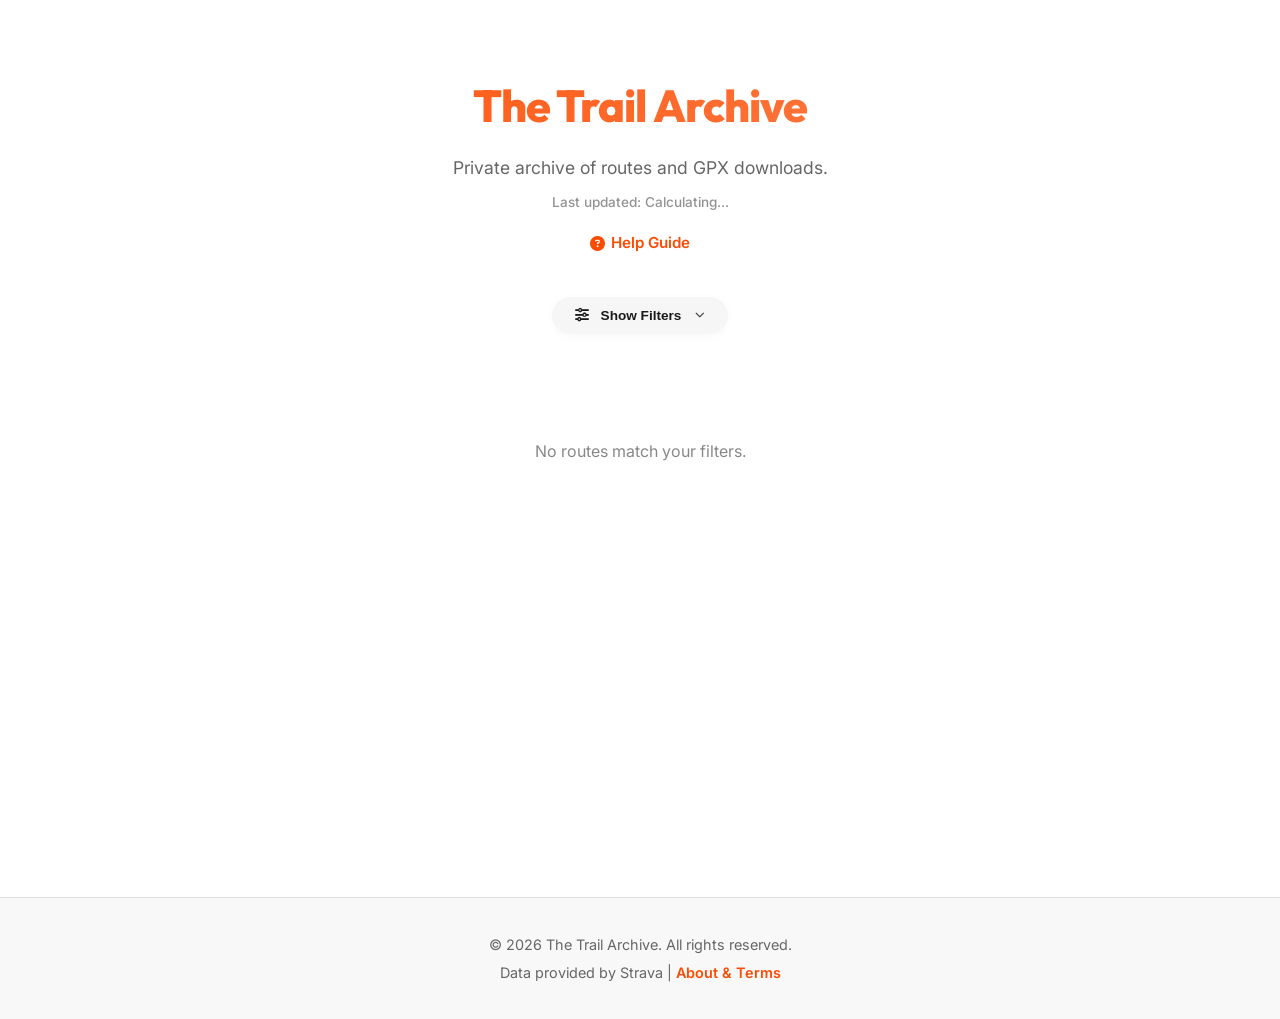
==== index.html @ 6c0f27f7 "UI: Fixed POI truncation and more badge visibility (Desktop/Mobile heights)" ====
<!DOCTYPE html>
<html lang="en">

<head>
    <!-- Google Analytics -->
    <script src="analytics.js"></script>
    <meta charset="UTF-8">
    <meta name="viewport" content="width=device-width, initial-scale=1.0">
    <meta name="description" content="Personal collection of trail running routes and GPX downloads">
    <title>The Trail Archive</title>
    <link rel="stylesheet" href="https://cdnjs.cloudflare.com/ajax/libs/font-awesome/6.5.1/css/all.min.css">
    <link rel="stylesheet" href="styles.css?v=1.3">
</head>

<body>
    <header>
        <div class="container">
            <div class="logo-wrapper">
                <img id="athlete-avatar" src="" alt="" style="display: none;">
            </div>
            <h1>The Trail Archive</h1>
            <p>Private archive of routes and GPX downloads.</p>
            <p class="last-update">Last updated: <span id="last-update">Calculating...</span></p>
            <p class="header-links">
                <a href="help.html" class="help-link"><i class="fas fa-question-circle"></i> Help Guide</a>
            </p>
        </div>
    </header>

    <main class="container">
        <div class="filters-header">
            <button id="toggleFilters" class="btn-toggle">
                <i class="fas fa-sliders-h icon"></i>
                <span class="text">Show Filters</span>
                <i class="fas fa-chevron-down arrow"></i>
            </button>
        </div>

        <div id="filtersWrapper" class="filters-wrapper collapsed">
            <div class="controls-bar">
                <div class="control-group search-group">
                    <label for="searchQuery">Search</label>
                    <input type="text" id="searchQuery" placeholder="Activity, location, or POI..." autocomplete="off">
                </div>

                <div class="control-group">
                    <label for="filterDistance">Distance</label>
                    <select id="filterDistance">
                        <option value="all">All</option>
                        <option value="0-10">&lt; 10 km</option>
                        <option value="10-20">10 - 20 km</option>
                        <option value="20-30">20 - 30 km</option>
                        <option value="30-40">30 - 40 km</option>
                        <option value="40+">&gt; 40 km</option>
                    </select>
                </div>

                <div class="control-group">
                    <label for="filterElevation">Elevation</label>
                    <select id="filterElevation">
                        <option value="all">All</option>
                        <option value="0-500">&lt; 500 m</option>
                        <option value="500-1000">500 - 1000 m</option>
                        <option value="1000-2000">1000 - 2000 m</option>
                        <option value="2000-3000">2000 - 3000 m</option>
                        <option value="3000+">&gt; 3000 m</option>
                    </select>
                </div>

                <div class="control-group">
                    <label for="filterEffort">Effort</label>
                    <select id="filterEffort">
                        <option value="all">All</option>
                        <option value="0-25">&lt; 25 km</option>
                        <option value="25-45">25 - 45 km</option>
                        <option value="45-75">45 - 75 km</option>
                        <option value="75-115">75 - 115 km</option>
                        <option value="115-155">115 - 155 km</option>
                        <option value="155-210">155 - 210 km</option>
                        <option value="210+">&gt; 210 km</option>
                    </select>
                </div>

                <div class="control-group">
                    <label for="filterType">Activity Type</label>
                    <select id="filterType">
                        <option value="all">All</option>
                        <option value="race">Race Only</option>
                        <option value="training">Training Only</option>
                        <option value="route">Route Only</option>
                    </select>
                </div>

                <div class="control-group">
                    <label for="filterRecency">Recency</label>
                    <select id="filterRecency">
                        <option value="all">Any Time</option>
                        <option value="week">&lt; 1 Week</option>
                        <option value="month">&lt; 1 Month</option>
                        <option value="year">&lt; 1 Year</option>
                        <option value="legacy">&gt; 1 Year</option>
                    </select>
                </div>

                <div class="control-group">
                    <label for="sortBy">Sort By</label>
                    <select id="sortBy">
                        <option value="date-desc">Newest First</option>
                        <option value="date-asc">Oldest First</option>
                        <option value="effort-desc">Effort (High-Low)</option>
                        <option value="effort-asc">Effort (Low-High)</option>
                        <option value="dist-desc">Distance (High-Low)</option>
                        <option value="dist-asc">Distance (Low-High)</option>
                        <option value="elev-desc">Elevation (High-Low)</option>
                        <option value="elev-asc">Elevation (Low-High)</option>
                    </select>
                </div>
            </div>
        </div>

        <div id="routes-grid" class="routes-grid">
            <!-- Route cards will be dynamically inserted here -->
            <div class="loading">Loading routes...</div>
        </div>

        <div id="pagination" class="pagination"></div>
    </main>

    <footer>
        <div class="container">
            <p>&copy; 2026 The Trail Archive. All rights reserved.</p>
            <p>Data provided by Strava | <a href="#" id="aboutLink">About & Terms</a></p>
        </div>
    </footer>

    <!-- TOC Modal -->
    <div id="tocModal" class="modal">
        <div class="modal-content">
            <span class="close">&times;</span>
            <h2>Terms of Use</h2>

            <div id="oldRouteWarning" class="alert-warning" style="display: none;"></div>

            <div id="tosContent" class="toc-text">
                <!-- Loaded from legal.json -->
            </div>
            <div class="toc-agreement">
                <input type="checkbox" id="tocCheckbox">
                <label for="tocCheckbox">I have read and agree to the Terms of Use</label>
            </div>
            <div class="modal-actions">
                <button id="cancelBtn" class="btn">Cancel</button>
                <button id="confirmDownloadBtn" class="btn btn-primary" disabled>Download GPX</button>
            </div>
        </div>
    </div>

    <!-- About Modal -->
    <div id="aboutModal" class="modal">
        <div class="modal-content">
            <span class="close" id="closeAbout">&times;</span>
            <h2>About & Terms</h2>
            <div id="aboutContent" class="toc-text">
                <!-- Loaded from legal.json -->
            </div>
            <div class="modal-actions">
                <button id="closeAboutBtn" class="btn btn-primary">Close</button>
            </div>
        </div>
    </div>

    <script src="app.js?v=1.3"></script>
</body>

</html>
---- styles.css ----
@import url('https://fonts.googleapis.com/css2?family=Inter:wght@400;500;600&family=Outfit:wght@600;700;800&display=swap');

:root {
    --primary-color: #fc4c02;
    /* Strava Orange */
    --primary-gradient: linear-gradient(135deg, #fc4c02 0%, #ff8552 100%);
    --bg-color: #f8f9fa;
    --card-bg: #ffffff;
    --text-main: #1a1a1a;
    --text-muted: #666666;
    --border-color: #eeeeee;
    --shadow-sm: 0 2px 8px rgba(0, 0, 0, 0.05);
    --shadow-md: 0 10px 30px rgba(0, 0, 0, 0.08);
    --transition: all 0.3s cubic-bezier(0.4, 0, 0.2, 1);
}

/* Reset and Base Styles */
* {
    margin: 0;
    padding: 0;
    box-sizing: border-box;
}

body {
    font-family: 'Inter', -apple-system, BlinkMacSystemFont, 'Segoe UI', Roboto, sans-serif;
    line-height: 1.6;
    color: var(--text-main);
    background-color: #ffffff;
}

.container {
    max-width: 1200px;
    margin: 0 auto;
    padding: 0 20px;
}

/* Header */
header {
    background: #ffffff;
    padding: 50px 0 40px;
    text-align: center;
}

.logo-wrapper {
    margin-bottom: 20px;
    display: flex;
    justify-content: center;
}

#athlete-avatar {
    width: 90px;
    height: 90px;
    border-radius: 50%;
    object-fit: cover;
    border: 3px solid #fff;
    box-shadow: 0 4px 15px rgba(0, 0, 0, 0.1);
    transition: var(--transition);
    background-color: #f0f0f0;
}

#athlete-avatar:hover {
    transform: scale(1.05);
    box-shadow: 0 6px 20px rgba(252, 76, 2, 0.2);
    border-color: var(--primary-color);
}

header h1 {
    font-family: 'Outfit', sans-serif;
    font-size: 2.8rem;
    font-weight: 800;
    margin-bottom: 12px;
    letter-spacing: -0.02em;
    background: var(--primary-gradient);
    -webkit-background-clip: text;
    background-clip: text;
    -webkit-text-fill-color: transparent;
}

header p {
    color: var(--text-muted);
    font-size: 1.1rem;
    max-width: 600px;
    margin: 0 auto;
}

.last-update {
    font-size: 0.85rem;
    margin-top: 10px;
    opacity: 0.7;
    font-weight: 500;
}

.header-links {
    margin-top: 15px;
}

.help-link {
    color: var(--primary-color);
    text-decoration: none;
    font-weight: 600;
    font-size: 0.95rem;
    transition: var(--transition);
    display: inline-flex;
    align-items: center;
    gap: 6px;
}

.help-link:hover {
    opacity: 0.8;
}

/* Main Content */
main {
    padding: 40px 20px;
    min-height: 60vh;
}

/* Filters Toggle */
.filters-header {
    display: flex;
    justify-content: center;
    margin-bottom: 25px;
}

.btn-toggle {
    display: flex;
    align-items: center;
    gap: 12px;
    padding: 10px 22px;
    background-color: #f6f6f6;
    border: 1.5px solid transparent;
    border-radius: 50px;
    /* Pill shape */
    color: var(--text-main);
    font-weight: 600;
    font-size: 0.85rem;
    cursor: pointer;
    transition: var(--transition);
    box-shadow: 0 2px 10px rgba(0, 0, 0, 0.03);
}

.btn-toggle:hover {
    background-color: #eee;
    transform: translateY(-2px);
    box-shadow: 0 4px 12px rgba(0, 0, 0, 0.08);
}

.btn-toggle.active {
    background: var(--primary-gradient);
    color: #fff;
    box-shadow: 0 4px 15px rgba(252, 76, 2, 0.3);
}

.btn-toggle .icon {
    font-size: 0.9rem;
}

.btn-toggle .arrow {
    font-size: 0.6rem;
    margin-left: 2px;
    transition: transform 0.4s cubic-bezier(0.4, 0, 0.2, 1);
    opacity: 0.8;
}

.btn-toggle.active .arrow {
    transform: rotate(180deg);
}

.filters-wrapper {
    overflow: hidden;
    max-height: 500px;
    transition: max-height 0.4s cubic-bezier(0.4, 0, 0.2, 1), opacity 0.3s ease, margin 0.3s ease;
    opacity: 1;
}

.filters-wrapper.collapsed {
    max-height: 0;
    opacity: 0;
    margin-bottom: 0;
    pointer-events: none;
}

/* Controls Bar */
.controls-bar {
    display: flex;
    flex-wrap: wrap;
    gap: 20px;
    margin-bottom: 30px;
    padding: 25px;
    background-color: #f6f6f6;
    border-radius: 12px;
    align-items: center;
}

.control-group {
    display: flex;
    flex-direction: column;
    gap: 6px;
    flex: 1;
    min-width: 120px;
}

.control-group.search-group {
    flex: 1.6;
    min-width: 200px;
}

.control-group label {
    font-size: 0.8rem;
    font-weight: 700;
    color: #666;
    letter-spacing: 0.5px;
    text-transform: uppercase;
}

.control-group select,
.control-group input[type="text"] {
    padding: 8px 12px;
    border: 1px solid #ddd;
    border-radius: 8px;
    font-size: 0.85rem;
    color: var(--text-main);
    background-color: #fff;
    cursor: pointer;
    transition: var(--transition);
}

.control-group input[type="text"] {
    cursor: text;
}

.control-group select:hover,
.control-group input[type="text"]:hover {
    border-color: var(--primary-color);
}

.control-group select:focus,
.control-group input[type="text"]:focus {
    border-color: var(--primary-color);
    outline: none;
    box-shadow: 0 0 0 3px rgba(252, 76, 2, 0.1);
}

/* Routes Grid */
.routes-grid {
    display: grid;
    grid-template-columns: repeat(3, 1fr);
    gap: 30px;
    margin-top: 20px;
}

/* Route Card */
.route-card {
    background-color: var(--card-bg);
    border-radius: 16px;
    border: 1px solid var(--border-color);
    overflow: hidden;
    display: flex;
    flex-direction: column;
    transition: var(--transition);
    box-shadow: var(--shadow-sm);
}

.route-card:hover {
    transform: translateY(-8px);
    box-shadow: var(--shadow-md);
    border-color: rgba(252, 76, 2, 0.2);
    z-index: 10;
}



.route-card img {
    width: 100%;
    height: auto;
    aspect-ratio: 3/2;
    object-fit: cover;
    display: block;
    transition: var(--transition);
}

.route-card:hover img {
    transform: scale(1.05);
}

/* Card Badges */
.card-image-wrapper {
    position: relative;
    width: 100%;
    overflow: hidden;
    /* Clip image here instead of card level */
    border-top-left-radius: 16px;
    border-top-right-radius: 16px;
}

.badge-overlay {
    position: absolute;
    padding: 6px 10px;
    border-radius: 8px;
    font-size: 0.7rem;
    font-weight: 700;
    color: white;
    box-shadow: 0 4px 12px rgba(0, 0, 0, 0.15);
    backdrop-filter: blur(8px);
    -webkit-backdrop-filter: blur(8px);
    z-index: 10;
    pointer-events: none;
    text-transform: uppercase;
    letter-spacing: 0.05em;
    border: 1px solid rgba(255, 255, 255, 0.1);
}



.badge-race {
    top: 12px;
    right: 12px;
    background: linear-gradient(135deg, rgba(227, 73, 53, 0.9) 0%, rgba(252, 76, 2, 0.9) 100%);
}

.route-info {
    padding: 20px;
    display: flex;
    flex-direction: column;
    flex: 1;
}

.route-location {
    display: flex;
    align-items: center;
    justify-content: space-between;
    font-size: 0.75rem;
    color: var(--text-muted);
    margin-bottom: 8px;
    font-weight: 600;
}

.loc-left {
    display: flex;
    align-items: center;
    gap: 6px;
}

.loc-left i {
    font-size: 0.7rem;
    color: var(--primary-color);
    opacity: 0.8;
}

.route-date {
    font-family: 'Outfit', sans-serif;
    font-weight: 600;
    font-size: 0.72rem;
    /* Slightly smaller for the pill look */
    letter-spacing: 0.3px;
    cursor: help;
    padding: 3px 8px;
    border-radius: 6px;
    display: inline-flex;
    align-items: center;
    gap: 4px;
}

/* Green Shading for Recent Activities */
.route-date.fresh,
.route-date.active,
.route-date.stable {
    background-color: rgba(40, 167, 69, 0.1);
    /* Soft Green */
    color: #218838;
    /* Dark Green */
}

.route-date.legacy {
    background-color: rgba(230, 126, 34, 0.15);
    /* Soft Amber Warning */
    color: #d35400;
    /* Darker Amber Text */
    padding: 3px 8px;
    border-radius: 6px;
    display: inline-flex;
    align-items: center;
    gap: 4px;
}

.warning-icon {
    font-size: 0.7rem;
    color: #e67e22;
}

.route-info h3 {
    font-family: 'Outfit', sans-serif;
    font-size: 1.15rem;
    font-weight: 700;
    margin-bottom: 12px;
    color: #1a1a1a;
    /* Truncate to a single line with ellipsis */
    display: -webkit-box;
    -webkit-line-clamp: 1;
    line-clamp: 1;
    -webkit-box-orient: vertical;
    overflow: hidden;
    text-overflow: ellipsis;
    min-height: 1.5rem;
}

.creator-badge {
    background-color: #f0f0f0;
    color: #666;
    font-size: 0.75rem;
    font-weight: 600;
    text-transform: uppercase;
    padding: 2px 6px;
    border-radius: 4px;
    margin-right: 6px;
    letter-spacing: 0.5px;
    vertical-align: middle;
    border: 1px solid rgba(0, 0, 0, 0.05);
    display: inline-block;
    cursor: help;
}


.route-stats {
    display: grid;
    grid-template-columns: 1fr 1fr 1fr;
    gap: 10px;
    margin-bottom: 5px;
    padding-bottom: 15px;
}

.stat {
    text-align: center;
}

.stat-label {
    font-size: 0.75rem;
    color: #888;
    text-transform: uppercase;
    letter-spacing: 0.5px;
}

.stat-value {
    font-size: 1.1rem;
    font-weight: 600;
    color: #333;
    margin-top: 5px;
}

/* POI Styles */
.poi-section {
    display: flex;
    flex-wrap: wrap;
    gap: 6px;
    row-gap: 8px;
    margin-bottom: 12px;
    height: 60px;
    /* Precise height for 2 lines on desktop */
    overflow: hidden;
    align-content: flex-start;
}

/* POI Overflow Styling */
.poi-badge.more {
    display: inline-flex !important;
}

/* On mobile, allow POIs to wrap but limit to 3 lines max */
@media (max-width: 600px) {
    .poi-section {
        height: auto;
        max-height: 90px;
        /* Precise limit for 3 lines on mobile */
        overflow: hidden;
        min-height: 32px;
    }
}

.poi-badge {
    font-size: 0.75rem;
    padding: 2px 8px;
    border-radius: 12px;
    background: #f5f5f5;
    color: #444;
    border: 1px solid #eee;
    display: inline-flex;
    align-items: center;
    gap: 4px;
    white-space: nowrap;
    cursor: default;
}

.poi-badge.start,
.poi-badge.parking {
    background: #e8f5e9;
    color: #2e7d32;
    border-color: #c8e6c9;
}

.poi-badge.hill,
.poi-badge.mountain {
    background: #e3f2fd;
    color: #1565c0;
    border-color: #bbdefb;
}

.poi-badge.warung {
    background: #fff8e1;
    color: #f57f17;
    border-color: #ffecb3;
}

.poi-badge.curug,
.poi-badge.lake {
    background: #e0f7fa;
    color: #00838f;
    border-color: #b2ebf2;
}

.poi-badge.more {
    background: #eee;
    color: #666;
    font-weight: 500;
    font-size: 0.7rem;
}

.poi-name {
    max-width: 85px;
    overflow: hidden;
    text-overflow: ellipsis;
}

.route-actions {
    display: flex;
    justify-content: space-between;
    align-items: center;
    margin-top: auto;
    padding-top: 15px;
    border-top: 1px solid #f0f0f0;
}

.action-buttons {
    display: flex;
    gap: 8px;
}

.route-type-badge {
    font-size: 0.7rem;
    font-weight: 800;
    text-transform: uppercase;
    letter-spacing: 0.05em;
    padding: 4px 10px;
    border-radius: 6px;
    background-color: #f0f0f0;
    color: #888;
}

.route-type-badge.race {
    background-color: rgba(252, 76, 2, 0.1);
    color: #fc4c02;
}

.route-type-badge.train,
.route-type-badge.training {
    background-color: rgba(0, 123, 255, 0.1);
    color: #007bff;
}

.route-type-badge.route {
    background-color: rgba(111, 66, 193, 0.1);
    color: #6f42c1;
}

.btn-action {
    position: relative;
    width: 44px;
    height: 44px;
    border-radius: 12px;
    display: flex;
    align-items: center;
    justify-content: center;
    border: 1.5px solid transparent;
    background-color: #f6f6f6;
    color: var(--text-main);
    cursor: pointer;
    transition: var(--transition);
    text-decoration: none;
}

.btn-action i {
    font-size: 1.3rem;
    display: block;
}

.btn-action:hover {
    background-color: #eee;
    transform: translateY(-2px);
}

.btn-action.strava {
    color: #fc4c02;
    /* Strava Orange */
    background-color: rgba(252, 76, 2, 0.05);
}

.btn-action.strava:hover {
    background-color: rgba(252, 76, 2, 0.1);
    border-color: rgba(252, 76, 2, 0.2);
}

.btn-action.primary {
    background: var(--primary-gradient);
    color: white;
    box-shadow: 0 4px 12px rgba(252, 76, 2, 0.15);
}

.btn-action.primary:hover {
    box-shadow: 0 6px 15px rgba(252, 76, 2, 0.25);
    opacity: 0.95;
}

/* Loading State */
.loading {
    text-align: center;
    padding: 60px 20px;
    color: #888;
    grid-column: 1 / -1;
}

/* Footer */
footer {
    background-color: #f8f8f8;
    border-top: 1px solid #e0e0e0;
    padding: 30px 0;
    text-align: center;
    margin-top: 60px;
}

footer p {
    color: var(--text-muted);
    font-size: 0.9rem;
    margin: 5px 0;
}

footer a {
    color: var(--primary-color);
    text-decoration: none;
    font-weight: 600;
    transition: var(--transition);
}

footer a:hover {
    color: #ff8552;
    text-decoration: underline;
}

.attribution {
    margin-top: 15px;
    font-weight: 600;
}

.attribution a {
    color: var(--primary-color) !important;
}

/* Pagination */
.pagination {
    display: flex;
    justify-content: center;
    align-items: center;
    margin-top: 40px;
    gap: 5px;
}

.page-btn {
    padding: 8px 12px;
    border: 1px solid #ddd;
    background-color: #fff;
    color: #333;
    cursor: pointer;
    border-radius: 4px;
    font-size: 0.9rem;
    transition: all 0.2s;
}

.page-btn:hover:not(:disabled) {
    background-color: #f0f0f0;
    border-color: #ccc;
}

.page-btn.active {
    background-color: #333;
    color: #fff;
    border-color: #333;
}

.page-btn:disabled {
    color: #ccc;
    cursor: default;
    border-color: #eee;
}

/* Modal */
.modal {
    display: none;
    position: fixed;
    z-index: 1000;
    left: 0;
    top: 0;
    width: 100%;
    height: 100%;
    background-color: rgba(0, 0, 0, 0.5);
    backdrop-filter: blur(2px);
    overflow-y: auto;
}

.modal-content {
    background-color: #ffffff;
    margin: 20px auto;
    padding: 20px 25px;
    border: none;
    width: 95%;
    max-width: 500px;
    border-radius: 20px;
    box-shadow: 0 20px 60px rgba(0, 0, 0, 0.15);
    position: relative;
    max-height: calc(100vh - 40px);
    display: flex;
    flex-direction: column;
}

.close {
    color: #aaa;
    float: right;
    font-size: 28px;
    font-weight: bold;
    cursor: pointer;
    line-height: 20px;
}

.close:hover,
.close:focus {
    color: black;
    text-decoration: none;
    cursor: pointer;
}

.modal-content h2 {
    margin-bottom: 10px;
    font-size: 1.5rem;
    color: #333;
}

.toc-text {
    margin-bottom: 10px;
    padding: 15px;
    background-color: #f9f9f9;
    border: 1px solid #eee;
    border-radius: 12px;
    font-size: 0.9rem;
    color: #555;
    line-height: 1.6;
    max-height: 180px;
    overflow-y: auto;
}

/* Custom Scrollbar for Modal Text */
.toc-text::-webkit-scrollbar {
    width: 6px;
}

.toc-text::-webkit-scrollbar-track {
    background: #f1f1f1;
    border-radius: 10px;
}

.toc-text::-webkit-scrollbar-thumb {
    background: #ccc;
    border-radius: 10px;
}

.toc-text::-webkit-scrollbar-thumb:hover {
    background: var(--primary-color);
}

.toc-text p {
    margin-bottom: 12px;
}

.toc-text p:last-child {
    margin-bottom: 0;
}

.toc-text a {
    color: var(--primary-color);
    text-decoration: none;
    font-weight: 600;
}

.toc-text a:hover {
    text-decoration: underline;
}

.toc-text ul {
    margin-left: 20px;
    margin-top: 10px;
}

.toc-agreement {
    margin: 10px 0 20px 0;
    display: flex;
    align-items: center;
    gap: 12px;
    padding: 10px 15px;
    background-color: #fbfbfb;
    border-radius: 12px;
}

.toc-agreement input[type="checkbox"] {
    width: 20px;
    height: 20px;
    cursor: pointer;
    accent-color: var(--primary-color);
}

.toc-agreement label {
    font-size: 0.95rem;
    cursor: pointer;
    font-weight: 600;
    color: var(--text-main);
}

.modal-actions {
    display: flex;
    justify-content: flex-end;
    gap: 12px;
    margin-top: 10px;
}

.btn {
    padding: 12px 28px;
    border-radius: 50px;
    font-size: 0.95rem;
    font-weight: 600;
    cursor: pointer;
    transition: var(--transition);
    border: 1.5px solid transparent;
    font-family: inherit;
}

.btn-primary {
    background: var(--primary-gradient);
    color: white;
    box-shadow: 0 4px 15px rgba(252, 76, 2, 0.2);
}

.btn-primary:hover:not(:disabled) {
    transform: translateY(-2px);
    box-shadow: 0 6px 20px rgba(252, 76, 2, 0.3);
}

.btn:not(.btn-primary) {
    background-color: #f6f6f6;
    color: var(--text-main);
}

.btn:not(.btn-primary):hover:not(:disabled) {
    background-color: #eee;
    transform: translateY(-2px);
}

.btn:disabled {
    opacity: 0.5;
    cursor: not-allowed;
    filter: grayscale(0.5);
}

.alert-warning {
    background-color: #fff3cd;
    color: #856404;
    border: 1px solid #ffeeba;
    padding: 10px;
    margin-bottom: 10px;
    border-radius: 4px;
    font-size: 0.95rem;
    font-weight: 500;
    line-height: 1.4;
}

/* Responsive Design */
@media (max-width: 900px) {
    .routes-grid {
        grid-template-columns: repeat(2, 1fr);
        gap: 20px;
    }
}

@media (max-width: 600px) {
    .routes-grid {
        grid-template-columns: 1fr;
        gap: 20px;
    }

    header h1 {
        font-size: 1.5rem;
    }

    .filters-header {
        justify-content: center;
    }

    .controls-bar {
        padding: 15px;
        gap: 15px;
    }

    .control-group {
        min-width: 100%;
        /* Stack on small screens */
    }
}

/* Mobile-Friendly Custom Tooltips */
.custom-tooltip {
    position: fixed;
    z-index: 10000;
    padding: 10px 16px;
    background: rgba(26, 26, 26, 0.95);
    color: white;
    border-radius: 12px;
    font-size: 0.85rem;
    font-weight: 500;
    pointer-events: none;
    opacity: 0;
    transform: translateY(8px) scale(0.95);
    transition: opacity 0.2s cubic-bezier(0.4, 0, 0.2, 1), transform 0.2s cubic-bezier(0.4, 0, 0.2, 1);
    box-shadow: 0 10px 40px rgba(0, 0, 0, 0.3);
    backdrop-filter: blur(10px);
    -webkit-backdrop-filter: blur(10px);
    max-width: 250px;
    text-align: center;
    line-height: 1.4;
    border: 1px solid rgba(255, 255, 255, 0.1);
}

.custom-tooltip.visible {
    opacity: 1;
    transform: translateY(0) scale(1);
}

.has-tooltip {
    cursor: help;
}

.has-tooltip:active {
    transform: scale(0.98);
}
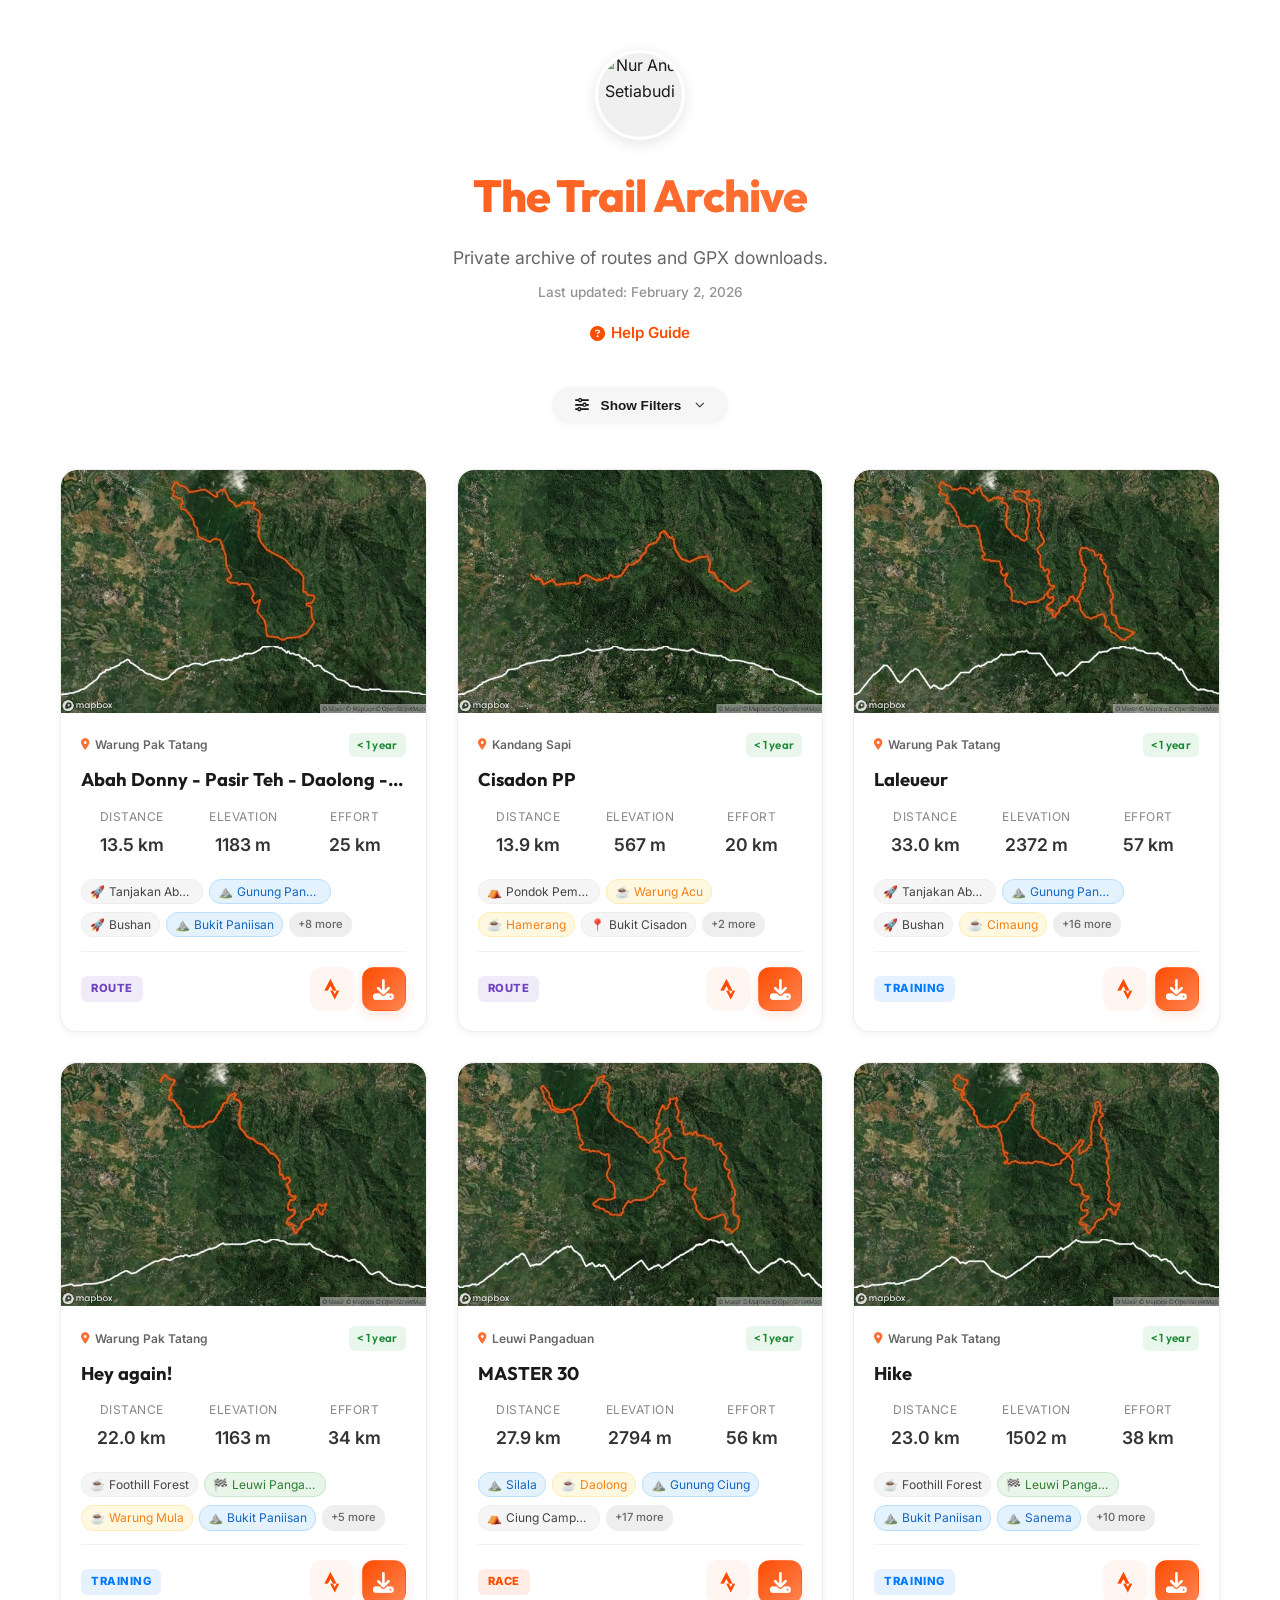
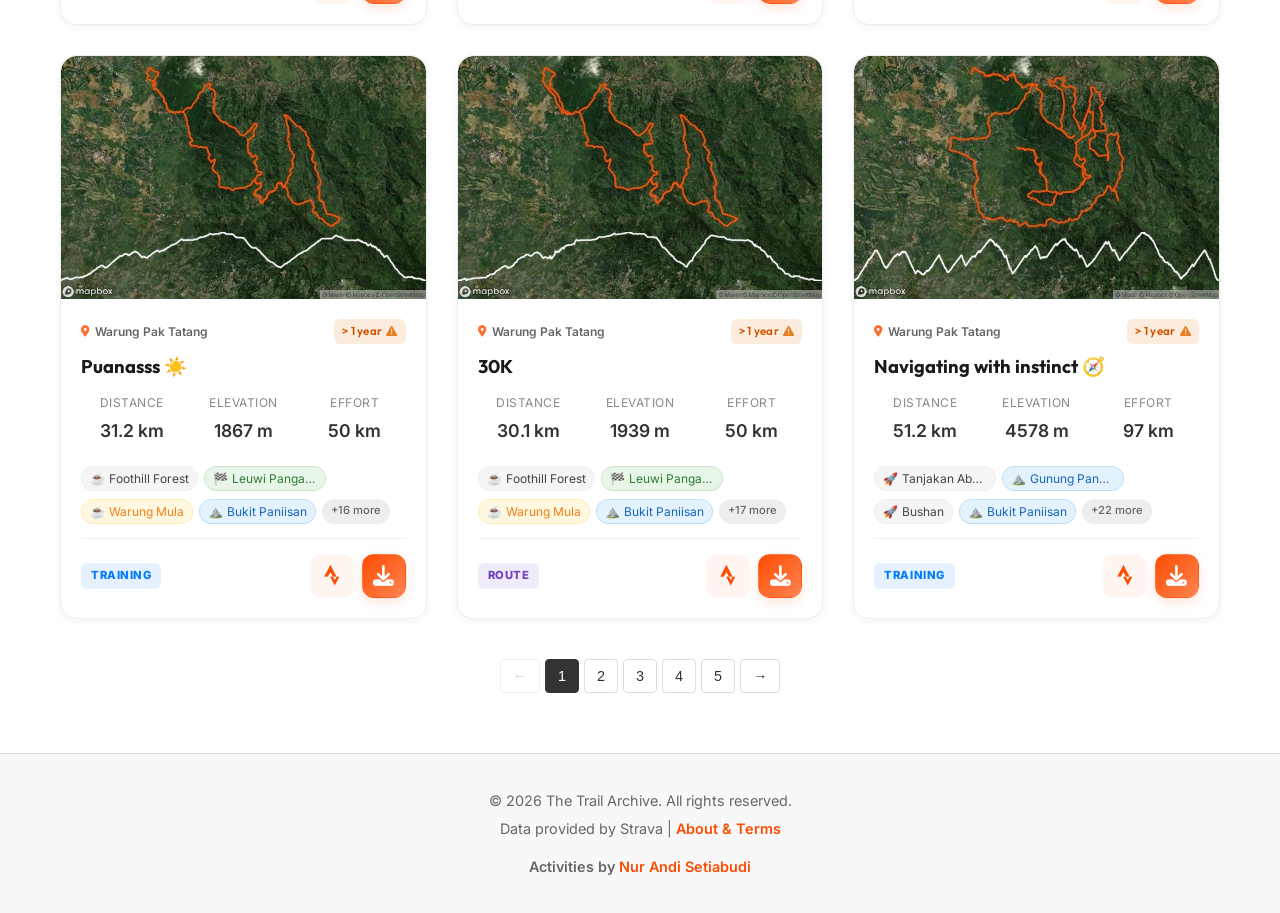
==== commit 39677128: "SEO: Redirect /index.html to root" ====
--- a/index.html
+++ b/index.html
@@ -2,6 +2,12 @@
 <html lang="en">
 
 <head>
+    <!-- Canonical Redirect -->
+    <script>
+        if (window.location.pathname.endsWith('/index.html')) {
+            window.location.replace(window.location.href.replace('/index.html', '/'));
+        }
+    </script>
     <!-- Google Analytics -->
     <script src="analytics.js"></script>
     <meta charset="UTF-8">
@@ -9,7 +15,7 @@
     <meta name="description" content="Personal collection of trail running routes and GPX downloads">
     <title>The Trail Archive</title>
     <link rel="stylesheet" href="https://cdnjs.cloudflare.com/ajax/libs/font-awesome/6.5.1/css/all.min.css">
-    <link rel="stylesheet" href="styles.css?v=1.3">
+    <link rel="stylesheet" href="styles.css?v=1.5">
 </head>
 
 <body>
@@ -169,7 +175,7 @@
         </div>
     </div>
 
-    <script src="app.js?v=1.3"></script>
+    <script src="app.js?v=1.5"></script>
 </body>
 
 </html>
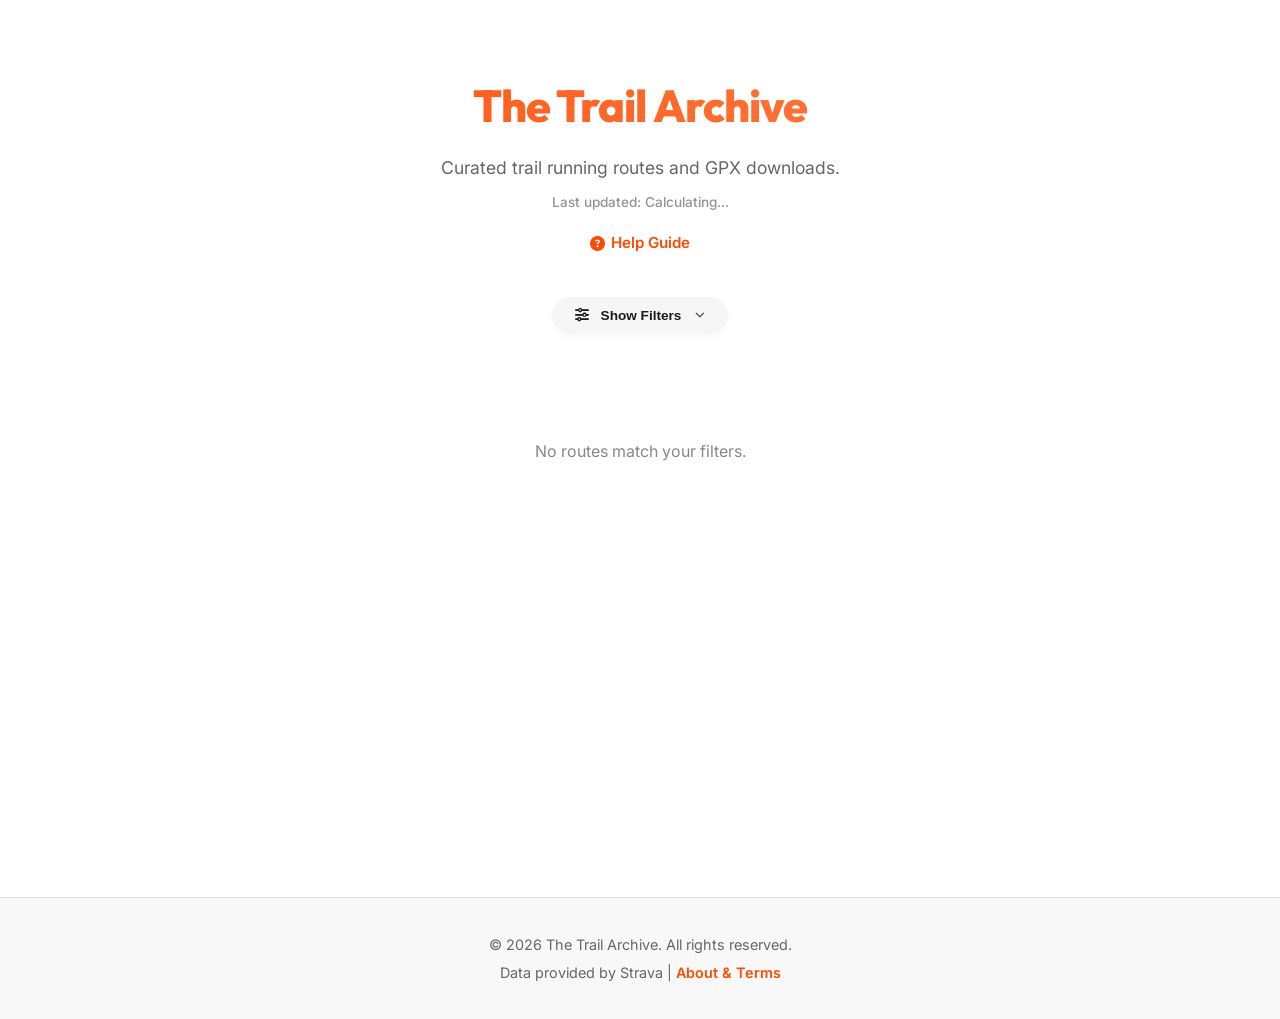
==== commit 8d2df788: "style: update website tagline to 'Curated trail running routes and GPX downloads'" ====
--- a/index.html
+++ b/index.html
@@ -12,10 +12,10 @@
     <script src="analytics.js"></script>
     <meta charset="UTF-8">
     <meta name="viewport" content="width=device-width, initial-scale=1.0">
-    <meta name="description" content="Personal collection of trail running routes and GPX downloads">
+    <meta name="description" content="Curated trail running routes and GPX downloads">
     <title>The Trail Archive</title>
     <link rel="stylesheet" href="https://cdnjs.cloudflare.com/ajax/libs/font-awesome/6.5.1/css/all.min.css">
-    <link rel="stylesheet" href="styles.css?v=1.5">
+    <link rel="stylesheet" href="styles.css?v=1.6">
 </head>
 
 <body>
@@ -25,7 +25,7 @@
                 <img id="athlete-avatar" src="" alt="" style="display: none;">
             </div>
             <h1>The Trail Archive</h1>
-            <p>Private archive of routes and GPX downloads.</p>
+            <p>Curated trail running routes and GPX downloads.</p>
             <p class="last-update">Last updated: <span id="last-update">Calculating...</span></p>
             <p class="header-links">
                 <a href="help.html" class="help-link"><i class="fas fa-question-circle"></i> Help Guide</a>
@@ -175,7 +175,7 @@
         </div>
     </div>
 
-    <script src="app.js?v=1.5"></script>
+    <script src="app.js?v=1.6"></script>
 </body>
 
 </html>
--- a/styles.css
+++ b/styles.css
@@ -404,20 +404,25 @@
     min-height: 1.5rem;
 }
 
-.creator-badge {
-    background-color: #f0f0f0;
-    color: #666;
-    font-size: 0.75rem;
-    font-weight: 600;
-    text-transform: uppercase;
-    padding: 2px 6px;
-    border-radius: 4px;
+.creator-icon-link,
+.creator-icon-static {
+    color: #888;
+    font-size: 1.1rem;
     margin-right: 6px;
-    letter-spacing: 0.5px;
     vertical-align: middle;
-    border: 1px solid rgba(0, 0, 0, 0.05);
+    transition: var(--transition);
     display: inline-block;
+}
+
+.creator-icon-link:hover {
+    color: #fc4c02;
+    /* Strava Orange */
+    transform: scale(1.1);
+}
+
+.creator-icon-static {
     cursor: help;
+    opacity: 0.7;
 }
 
 
